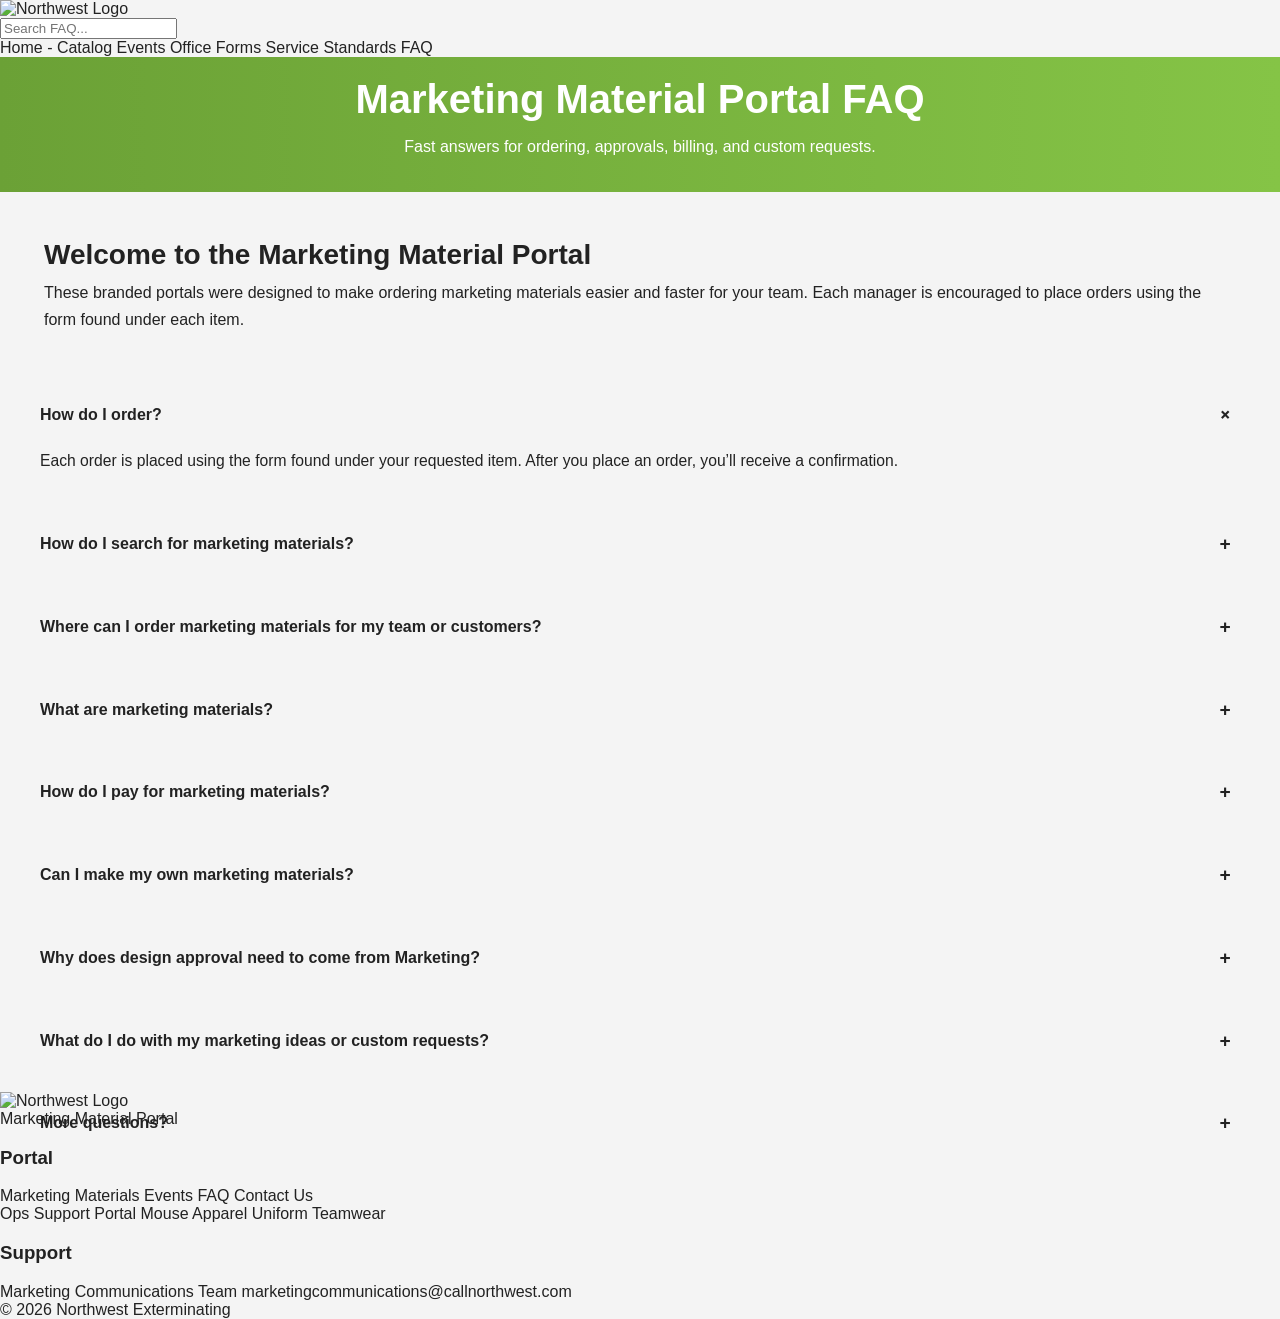
==== faq/index.html @ a1963ca6 "done" ====
<!DOCTYPE html>
<html lang="en">
<head>
  <meta charset="UTF-8" />
  <meta name="viewport" content="width=device-width, initial-scale=1.0"/>
  <title>Marketing Material Portal FAQ</title>

  <link rel="icon" type="image/png" href="../images/favicon/Mouse Favicon.png" />
  <link rel="shortcut icon" href="../images/favicon/Mouse Favicon.png" />
  <link rel="stylesheet" href="../style.css" />

  <style>
    .faq-shell {
      max-width: var(--max);
      margin: 0 auto;
      padding: 1.5rem 20px 3rem;
    }

    .faq-card {
      background: var(--surface);
      border: 1px solid var(--border);
      border-radius: var(--radius-xl);
      box-shadow: var(--shadow-card);
    }

    .faq-intro {
      padding: 1.5rem;
      margin-bottom: 1.5rem;
    }

    .faq-intro h2 {
      margin: 0 0 0.5rem;
      font-size: 1.75rem;
      line-height: 1.1;
      color: var(--text);
    }

    .faq-intro p {
      margin: 0;
      color: var(--muted);
      line-height: 1.7;
    }

    .faq-list {
      display: grid;
      gap: 1rem;
    }

    .faq-item {
      overflow: hidden;
    }

    .faq-question {
      width: 100%;
      border: none;
      background: transparent;
      color: var(--text);
      font: inherit;
      text-align: left;
      padding: 1.15rem 1.25rem;
      font-weight: 700;
      display: flex;
      justify-content: space-between;
      align-items: center;
      gap: 1rem;
      cursor: pointer;
    }

    .faq-question:hover {
      background: var(--nw-green-soft);
    }

    .faq-icon {
      width: 30px;
      height: 30px;
      border-radius: 999px;
      background: var(--nw-green-soft);
      color: var(--nw-green-dark);
      display: flex;
      align-items: center;
      justify-content: center;
      font-weight: 700;
      font-size: 1.2rem;
      transition: transform 0.2s ease;
      flex-shrink: 0;
    }

    .faq-answer {
      display: none;
      padding: 0 1.25rem 1.25rem;
      color: var(--muted);
      line-height: 1.7;
      font-size: 0.98rem;
    }

    .faq-answer p {
      margin: 0;
    }

    .faq-answer p + p {
      margin-top: 0.85rem;
    }

    .faq-answer a {
      text-decoration: underline;
    }

    .faq-item.active .faq-answer {
      display: block;
    }

    .faq-item.active .faq-icon {
      transform: rotate(45deg);
    }

    .faq-note {
      margin-top: 1.5rem;
      padding: 1rem 1.1rem;
      border-radius: var(--radius-lg);
      background: var(--nw-green-soft);
      border: 1px solid rgba(133, 196, 70, 0.25);
      color: var(--text);
      line-height: 1.6;
    }

    @media (max-width: 680px) {
      .faq-card {
        border-radius: 18px;
      }

      .faq-question {
        padding: 1rem;
        font-size: 0.96rem;
      }

      .faq-answer {
        padding: 0 1rem 1rem;
      }
    }
  </style>
</head>

<body>

<header class="site-header google-style-header">
  <div class="header-top centered-header-layout">

    <div class="header-left">
      <img src="../images/logos/R1-5.png" alt="Northwest Logo" class="brand-logo huge-logo" />
    </div>

    <div class="header-center">
      <input
        type="text"
        id="faqSearch"
        class="portal-search"
        placeholder="Search FAQ..."
      />
    </div>

    <nav class="nav-bar centered-nav">
      <a href="../catalog.html" class="header-btn">Home - Catalog</a>
      <a href="../events-nw.html" class="header-btn">Events</a>
      <a href="https://nwst-operations.netlify.app/" class="header-btn">Office Forms</a>
      <a href="https://marketing-fob.netlify.app/service-standards" class="header-btn">Service Standards</a>
      <a href="./index.html" class="header-btn">FAQ</a>
    </nav>

  </div>
</header>

<section class="hero-banner">
  <h1 class="hero-title">Marketing Material Portal FAQ</h1>
  <p class="hero-subtitle">
    Fast answers for ordering, approvals, billing, and custom requests.
  </p>
</section>

<main>
  <div class="faq-shell">

    <div class="faq-card faq-intro">
      <h2>Welcome to the Marketing Material Portal</h2>
      <p>
        These branded portals were designed to make ordering marketing materials easier and faster for your team.
        Each manager is encouraged to place orders using the form found under each item.
      </p>
    </div>

    <div class="faq-list">

      <div class="faq-card faq-item active searchable">
        <button class="faq-question" type="button" aria-expanded="true">
          <span>How do I order?</span>
          <span class="faq-icon">+</span>
        </button>
        <div class="faq-answer">
          <p>
            Each order is placed using the form found under your requested item.
            After you place an order, you’ll receive a confirmation.
          </p>
        </div>
      </div>

      <div class="faq-card faq-item searchable">
        <button class="faq-question" type="button" aria-expanded="false">
          <span>How do I search for marketing materials?</span>
          <span class="faq-icon">+</span>
        </button>
        <div class="faq-answer">
          <p>
            In the top search bar, type the name of the item you’re looking for.
          </p>
        </div>
      </div>

      <div class="faq-card faq-item searchable">
        <button class="faq-question" type="button" aria-expanded="false">
          <span>Where can I order marketing materials for my team or customers?</span>
          <span class="faq-icon">+</span>
        </button>
        <div class="faq-answer">
          <p>
            All leave behinds, door hangers, review cards, flyers, and miscellaneous marketing materials
            can be ordered using your brand’s marketing material portal.
          </p>
        </div>
      </div>

      <div class="faq-card faq-item searchable">
        <button class="faq-question" type="button" aria-expanded="false">
          <span>What are marketing materials?</span>
          <span class="faq-icon">+</span>
        </button>
        <div class="faq-answer">
          <p>
            Northwest Family of Brands marketing materials include leave behinds, door hangers, flyers,
            coffee shop takeover cards, review cards, thank you cards, service standards, service standard posters,
            Northwest Way posters, and more.
          </p>
        </div>
      </div>

      <div class="faq-card faq-item searchable">
        <button class="faq-question" type="button" aria-expanded="false">
          <span>How do I pay for marketing materials?</span>
          <span class="faq-icon">+</span>
        </button>
        <div class="faq-answer">
          <p>
            Marketing materials on the portal will be coded and charged to your office by Marketing and Accounts Payable.
          </p>
          <p>
            Invoices for print requests may be sent to your office through Yooz up to 8 weeks after your order.
          </p>
        </div>
      </div>

      <div class="faq-card faq-item searchable">
        <button class="faq-question" type="button" aria-expanded="false">
          <span>Can I make my own marketing materials?</span>
          <span class="faq-icon">+</span>
        </button>
        <div class="faq-answer">
          <p>
            Please do not create or change marketing materials containing Northwest logos, icons, or The Mouse.
            The Marketing team helps make sure everything reflects the trusted brand built together.
          </p>
          <p>
            If you have a strong idea, send it to Marketing so it can be reviewed and developed the right way.
          </p>
        </div>
      </div>

      <div class="faq-card faq-item searchable">
        <button class="faq-question" type="button" aria-expanded="false">
          <span>Why does design approval need to come from Marketing?</span>
          <span class="faq-icon">+</span>
        </button>
        <div class="faq-answer">
          <p>
            Marketing is trained and equipped to receive feedback from teammates and customers.
            That feedback, combined with team experience and brand history, helps create materials
            that are clear, concise, and aligned.
          </p>
        </div>
      </div>

      <div class="faq-card faq-item searchable">
        <button class="faq-question" type="button" aria-expanded="false">
          <span>What do I do with my marketing ideas or custom requests?</span>
          <span class="faq-icon">+</span>
        </button>
        <div class="faq-answer">
          <p>
            Email your feedback, requests, and ideas to
            <a href="mailto:marketingcommunications@callnorthwest.com">marketingcommunications@callnorthwest.com</a>
            and the team will explore how to make it happen.
          </p>
        </div>
      </div>

      <div class="faq-card faq-item searchable">
        <button class="faq-question" type="button" aria-expanded="false">
          <span>More questions?</span>
          <span class="faq-icon">+</span>
        </button>
        <div class="faq-answer">
          <p>
            For additional support, email
            <a href="mailto:marketingcommunications@callnorthwest.com">marketingcommunications@callnorthwest.com</a>.
          </p>
        </div>
      </div>

    </div>

  </div>
</main>

<footer class="site-footer">
  <div class="site-footer-inner">
    <div class="footer-grid">

      <div class="footer-brand-block">
        <a href="../catalog.html" class="footer-brand-link">
          <img src="../images/northwest.png" alt="Northwest Logo" class="footer-logo" />
          <div class="footer-brand-text">
            <span class="footer-brand-title">Marketing Material Portal</span>
          </div>
        </a>
      </div>

      <div>
        <h3 class="footer-title">Portal</h3>
        <div class="footer-links">
          <a href="../catalog.html">Marketing Materials</a>
          <a href="../events-nw.html">Events</a>
          <a href="./index.html">FAQ</a>
          <a href="mailto:marketingcommunications@callnorthwest.com?subject=Marketing%20Request&body=Hi%20Marketing%20Team,%0D%0A%0D%0AI%20need%20help%20with:%0D%0A-%0D%0A%0D%0AOffice:%0D%0AManager:%0D%0ADue%20Date:%0D%0A">
            Contact Us
          </a>
        </div>
      </div>

      <div>
        <div class="footer-links">
          <a href="https://nwst-operations.netlify.app/">Ops Support Portal</a>
          <a href="https://app.smartsheet.com/b/form/c79abe03588f4e57ba945fe9afda2477">Mouse Apparel</a>
          <a href="https://app.smartsheet.com/b/form/7ce55f3f15054b348da38054a92fb0be">Uniform Teamwear</a>
        </div>
      </div>

      <div>
        <h3 class="footer-title">Support</h3>
        <div class="footer-contact-list">
          <span>Marketing Communications Team</span>
          <a href="mailto:marketingcommunications@callnorthwest.com">
            marketingcommunications@callnorthwest.com
          </a>
        </div>
      </div>

    </div>

    <div class="footer-bottom">
      <span>© 2026 Northwest Exterminating</span>
    </div>
  </div>
</footer>

<script>
document.addEventListener("DOMContentLoaded", () => {
  const search = document.getElementById("faqSearch");
  const faqButtons = document.querySelectorAll(".faq-question");

  faqButtons.forEach((button) => {
    button.addEventListener("click", () => {
      const item = button.closest(".faq-item");
      const isActive = item.classList.contains("active");
      item.classList.toggle("active");
      button.setAttribute("aria-expanded", String(!isActive));
    });
  });

  if (search) {
    search.addEventListener("input", function () {
      const q = this.value.toLowerCase().trim();

      document.querySelectorAll(".searchable").forEach((item) => {
        const text = item.textContent.toLowerCase();
        item.style.display = text.includes(q) ? "" : "none";
      });
    });
  }
});
</script>

</body>
</html>
---- style.css ----
body {
  margin: 0;
  font-family: 'Segoe UI', sans-serif;
  background: #f4f4f4;
  color: #222;
}

.header {
  background-color: #85C446;
  padding: 1rem 2rem;
  text-align: center;
}

.logo-nav-container {
  display: flex;
  align-items: center;
  justify-content: space-between;
  flex-wrap: wrap;
}

.logo {
  height: 60px;
}

.navbar {
  display: flex;
  gap: 20px;
}

.navbar a {
  color: white;
  text-decoration: none;
  font-weight: 600;
}

.hero-banner {
  background: linear-gradient(to right, #6ba136, #85C446);
  color: white;
  padding: 2rem;
  text-align: center;
}

.hero-title {
  font-size: 2.5rem;
  margin: 0;
}


.product-grid {
  display: grid;
  grid-template-columns: repeat(3, 1fr); /* always 3 columns */
  gap: 1rem;
  padding: 1rem;
  margin: 0 auto;
  width: 100%;
  max-width: 1200px;
  box-sizing: border-box;
}

.product-card:hover {
  transform: translateY(-4px);
  transform: scale(1.02);
}

body.modal-open .product-card:hover {
  transform: none;
}

.flyer-thumb {
  width: 100%;
  height: auto;
  border-radius: 8px;
  box-shadow: 0 4px 12px rgba(0, 0, 0, 0.15);
  cursor: pointer;
}

.product-details {
  flex: 1;
  display: flex;
  flex-direction: column;
  gap: 0.75rem;
}

.product-details form {
  display: flex;
  flex-direction: column;
  gap: 0.75rem;
  background: transparent;
  padding: 0;
  border-radius: 0;
}

.product-details input,
.product-details select {
  padding: 0.75rem;
  font-size: 1rem;
  border: 1px solid #ccc;
  border-radius: 6px;
}

.product-details input::placeholder {
  color: #000;
  opacity: 1;
}

.product-details input:focus,
.product-details select:focus {
  border-color: #85C446;
  outline: none;
}

.product-details button {
  padding: 0.75rem;
  background-color: #85C446;
  color: white;
  border: none;
  border-radius: 6px;
  font-weight: bold;
  cursor: pointer;
  transition: background-color 0.3s ease;
  width: fit-content;
}

.product-details button:hover {
  background-color: #6ba136;
}


.row-layout {
  display: flex;
  flex-direction: row;
  gap: 2rem;
  align-items: flex-start;
}

.flyer-expand-toggle {
  flex: 0 0 200px;
  max-width: 200px;
}

.expand-checkbox:checked ~ .flyer-expanded-view {
  pointer-events: all;
  opacity: 1;
}

.flyer-thumb-container {
  display: block;
  cursor: pointer;
}

.flyer-expanded-view {
  position: fixed;
  top: 0;
  left: 0;
  z-index: 999;
  width: 100vw;
  height: 100vh;
  background: rgba(0, 0, 0, 0.9);
  display: flex;
  align-items: center;
  justify-content: center;
  pointer-events: none;
  opacity: 0;
  transition: opacity 0.3s ease;
}


.flyer-close-button {
  position: absolute;
  top: 30px;
  right: 40px;
  background: transparent;
  border: none;
  font-size: 3rem;
  color: white;
  cursor: pointer;
  z-index: 1001;
}

.flyer-close-button:hover {
  color: #ccc;
}

.flyer-overlay {
  display: flex;
  flex-direction: column;
  align-items: center;
  justify-content: center;
  width: 100%;
  height: 100%;
  cursor: default;
}

body.modal-open {
  overflow: hidden;
}

.flyer-expanded-view img.flyer-expanded-img {
  max-width: 90vw;
  max-height: 90vh;
  width: auto;
  height: auto;
  object-fit: contain;
  border-radius: 12px;
  box-shadow: 0 8px 20px rgba(0, 0, 0, 0.5);
  display: block;
  margin: auto;
}


.product-card .product-title {
  font-size: 1.5rem;
  color: #85C446;
  margin: 0 0 1rem 0;
  text-align: left;
}

.product-card {
  background: #ffffff; 
  border: 1px solid #e8e6dd;
  border-radius: 12px;
  padding: 1rem 1.25rem;
  box-shadow: 0 4px 14px rgba(0, 0, 0, 0.05);
  transition: transform 0.3s ease;
  transform-origin: top left;

  max-width: 320px;   /* ✅ keep cards from being oversized */
  width: 100%;        /* ✅ let them shrink as needed */
  margin: 0 auto;     /* ✅ center inside each grid cell */
}



.nav-search-wrapper {
  display: flex;
  flex-direction: column;
  align-items: flex-end;
  gap: 0.5rem;
}

.search-container {
  width: 100%;
  display: flex;
  justify-content: flex-end;
}

#portalSearch {
  width: 300px;
  padding: 0.6rem 1rem;
  font-size: 1rem;
  border: 1px solid #ccc;
  border-radius: 6px;
}

.page-content-wrapper {
  width: 100%;
  padding: 3rem 1rem;
  display: flex;
  justify-content: center;
  background: white;
  box-shadow: 0 4px 16px rgba(0, 0, 0, 0.05);
  border-radius: 12px;
  box-sizing: border-box;
  margin-top: 0;
}


.product-details textarea {
  padding: 0.75rem;
  font-size: 1rem;
  border: 1px solid #ccc;
  border-radius: 6px;
  font-family: 'Segoe UI', sans-serif;
}

.video-banner {
  height: 200px;
  overflow: hidden;
  position: relative;
}

.video-banner video {
  position: absolute;
  top: 50%;
  left: 50%;
  min-width: 100%;
  min-height: 100%;
  transform: translate(-50%, -50%);
  object-fit: cover;
}

.product-card-link {
  color: inherit;
  text-decoration: none;
  display: block;
}

.product-card-link:hover,
.product-card-link:focus {
  color: inherit;
  text-decoration: none;
}

.navbar a {
  color: white;
  text-decoration: none;
  font-weight: 600;
}

.navbar a:visited {
  color: white;
}

.feature-section {
  background-color: #f5f5f5;
  padding: 4rem 2rem;
  display: flex;
  justify-content: center;
}

.feature-content {
  display: flex;
  align-items: center;
  max-width: 1200px;
  border: 2px solid #85C446;
  border-radius: 12px;
  overflow: hidden;
  background-color: white;
  box-shadow: 0 8px 24px rgba(0, 0, 0, 0.1);
}

.feature-text-card {
  flex: 1;
  padding: 2rem;
}

.feature-text-card h2 {
  font-size: 2rem;
  font-weight: bold;
  margin-bottom: 1rem;
}

.feature-text-card p {
  font-size: 1rem;
  line-height: 1.6;
  margin-bottom: 1.5rem;
}

.feature-btn {
  padding: 0.75rem 1.5rem;
  border: 2px solid rgb(52, 37, 37);
  background: transparent;
  font-weight: bold;
  font-size: 1rem;
  cursor: pointer;
  transition: background 0.3s, color 0.3s;
}

.feature-btn:hover {
  background: black;
  color: white;
}

.feature-image {
  flex: 1;
  display: flex;
  justify-content: center;
  align-items: center;
}

.feature-image img {
  width: 100%;
  height: auto;
  object-fit: cover;
}

.product-details.button {
  padding: 0.75rem 1.25rem;
  background-color: #85C446;
  color: white;
  border-radius: 6px;
  font-weight: bold;
  text-align: center;
  cursor: pointer;
  transition: background-color 0.3s ease;
  width: fit-content;
  margin-top: 1rem;
}

.product-details.button:hover {
  background-color: #6ba136;
}

.return-home-btn {
  display: inline-block;
  margin-top: 2rem;
  padding: 0.75rem 1.5rem;
  background-color: #85C446;
  color: white;
  text-decoration: none;
  border-radius: 6px;
  font-weight: bold;
  transition: background-color 0.3s ease;
}

.return-home-btn:hover {
  background-color: #6ba136;
}

html, body {
  height: 100%;
  width: 100%;
  margin: 0;
  padding: 0;
}

.video-banner {
  height: 100vh; /* Full screen height */
  width: 100vw;
  position: relative;
  overflow: hidden;
}

.video-banner video {
  position: absolute;
  top: 50%;
  left: 50%;
  min-width: 100%;
  min-height: 100%;
  transform: translate(-50%, -50%);
  object-fit: cover;
}

main, .pdf-embed {
  width: 100vw;
  height: 100vh;
  margin: 0;
  padding: 0;
  border: none;
}

.pdf-embed {
  display: block;
}

a {
  color: inherit;
  text-decoration: none;
}

a:visited {
  color: inherit;
}

.product-card-link,
.feature-btn,
.return-home-btn {
  border-radius: 12px;
}

.feature-title-link {
  color: inherit;
  text-decoration: none;
}

.feature-title-link:hover {
  text-decoration: underline;
  color: #85C446; /* or your brand color */
}

.feature-details {
  display: none; /* hide initially */
}

.feature-details.show {
  display: block; /* show when toggled */
}

/* Closed state: keep it minimal */
.feature-section:not(.open) .feature-content {
  border: none;
  box-shadow: none;
  background: transparent;
  padding: 0;
}

/* Add the .open class when revealing */
/* in style.css */
.feature-details { display: none; }
.feature-details.show { display: block; }

/* tighten hero + feature spacing */
.hero-banner { padding: 1.25rem 2rem; }          /* was 2rem */
.feature-section { padding: 1rem 0; margin: 0; }  /* was 4rem 2rem */
.feature-content { cursor: pointer; }

/* accordion states */
.feature-details { display: none; }
.feature-section.open .feature-details { display: block; }

/* optional: reduce gap above the grid a touch */
.product-grid { padding-top: 0.75rem; }           /* was 1rem */
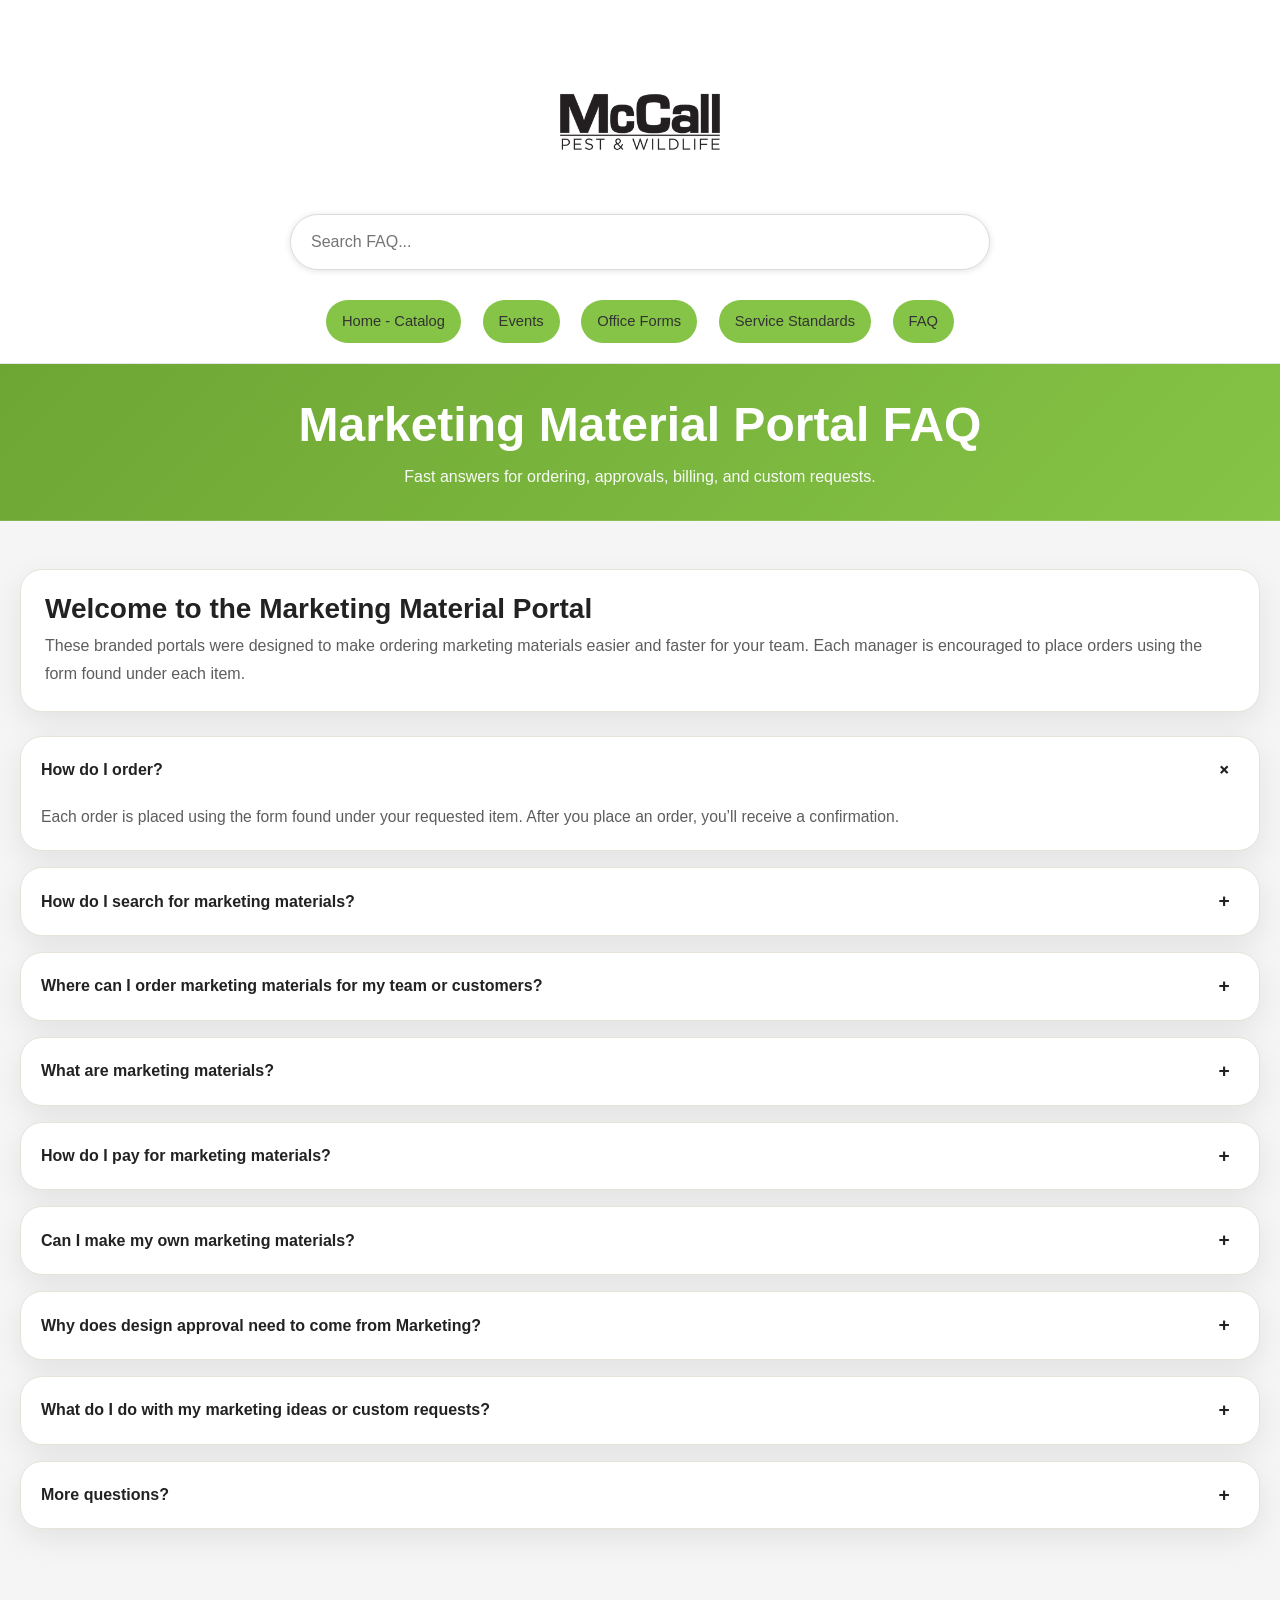
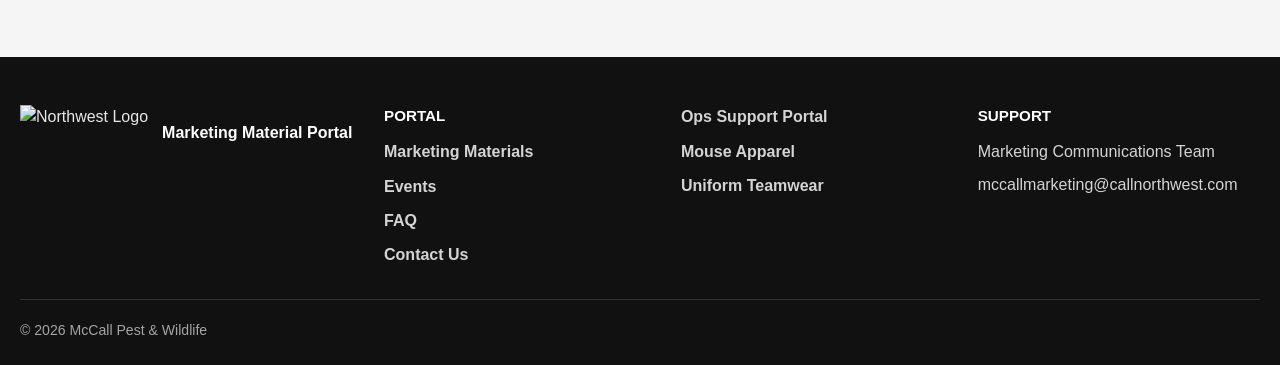
==== commit 12465f81: "done" ====
--- a/faq/index.html
+++ b/faq/index.html
@@ -146,7 +146,7 @@
   <div class="header-top centered-header-layout">
 
     <div class="header-left">
-      <img src="../images/logos/R1-5.png" alt="Northwest Logo" class="brand-logo huge-logo" />
+      <img src="../images/McCall.png" alt="McCall Logo" class="brand-logo huge-logo" />
     </div>
 
     <div class="header-center">
@@ -236,7 +236,7 @@
           <p>
             Northwest Family of Brands marketing materials include leave behinds, door hangers, flyers,
             coffee shop takeover cards, review cards, thank you cards, service standards, service standard posters,
-            Northwest Way posters, and more.
+            McCall Way posters, and more.
           </p>
         </div>
       </div>
@@ -263,7 +263,7 @@
         </button>
         <div class="faq-answer">
           <p>
-            Please do not create or change marketing materials containing Northwest logos, icons, or The Mouse.
+            Please do not create or change marketing materials containing McCall logos, icons, or The Mouse.
             The Marketing team helps make sure everything reflects the trusted brand built together.
           </p>
           <p>
@@ -294,7 +294,7 @@
         <div class="faq-answer">
           <p>
             Email your feedback, requests, and ideas to
-            <a href="mailto:marketingcommunications@callnorthwest.com">marketingcommunications@callnorthwest.com</a>
+            <a href="mccallmarketing@callnorthwest.com">mccallmarketing@callnorthwest.com</a>
             and the team will explore how to make it happen.
           </p>
         </div>
@@ -308,7 +308,7 @@
         <div class="faq-answer">
           <p>
             For additional support, email
-            <a href="mailto:marketingcommunications@callnorthwest.com">marketingcommunications@callnorthwest.com</a>.
+            <a href="mailto:marketingcommunications@callnorthwest.com">mccallmarketing@callnorthwest.com</a>.
           </p>
         </div>
       </div>
@@ -337,7 +337,7 @@
           <a href="../catalog.html">Marketing Materials</a>
           <a href="../events-nw.html">Events</a>
           <a href="./index.html">FAQ</a>
-          <a href="mailto:marketingcommunications@callnorthwest.com?subject=Marketing%20Request&body=Hi%20Marketing%20Team,%0D%0A%0D%0AI%20need%20help%20with:%0D%0A-%0D%0A%0D%0AOffice:%0D%0AManager:%0D%0ADue%20Date:%0D%0A">
+          <a href="mailto:mccallmarketing@callnorthwest.com?subject=Marketing%20Request&body=Hi%20Marketing%20Team,%0D%0A%0D%0AI%20need%20help%20with:%0D%0A-%0D%0A%0D%0AOffice:%0D%0AManager:%0D%0ADue%20Date:%0D%0A">
             Contact Us
           </a>
         </div>
@@ -355,8 +355,8 @@
         <h3 class="footer-title">Support</h3>
         <div class="footer-contact-list">
           <span>Marketing Communications Team</span>
-          <a href="mailto:marketingcommunications@callnorthwest.com">
-            marketingcommunications@callnorthwest.com
+          <a href="mailto:mccallmarketing@callnorthwest.com">
+            mccallmarketing@callnorthwest.com
           </a>
         </div>
       </div>
@@ -364,7 +364,7 @@
     </div>
 
     <div class="footer-bottom">
-      <span>© 2026 Northwest Exterminating</span>
+      <span>© 2026 McCall Pest & Wildlife</span>
     </div>
   </div>
 </footer>
--- a/style.css
+++ b/style.css
@@ -1,502 +1,626 @@
+/* =========================
+   MCCALL MARKETING MATERIAL PORTAL
+   NORTHWEST-STYLE LAYOUT
+   ========================= */
+
+:root {
+  --brand-primary: #85c446;
+  --brand-primary-dark: #6ea634;
+  --brand-soft: #f3faea;
+  --bg: #f5f5f5;
+  --surface: #ffffff;
+  --text: #222222;
+  --muted: rgba(0, 0, 0, 0.64);
+  --border: #e7e3d9;
+  --border-light: #ececec;
+  --shadow-soft: 0 4px 14px rgba(52, 33, 33, 0.05);
+  --shadow-card: 0 10px 30px rgba(0, 0, 0, 0.08);
+  --shadow-image: 0 8px 24px rgba(0, 0, 0, 0.12);
+  --radius-sm: 8px;
+  --radius-md: 12px;
+  --radius-lg: 16px;
+  --radius-xl: 22px;
+  --max: 1400px;
+  --font: "Segoe UI", Arial, sans-serif;
+}
+
+*,
+*::before,
+*::after {
+  box-sizing: border-box;
+}
+
+html,
 body {
   margin: 0;
-  font-family: 'Segoe UI', sans-serif;
-  background: #f4f4f4;
-  color: #222;
-}
-
-.header {
-  background-color: #85C446;
-  padding: 1rem 2rem;
-  text-align: center;
-}
-
-.logo-nav-container {
-  display: flex;
-  align-items: center;
-  justify-content: space-between;
-  flex-wrap: wrap;
-}
-
-.logo {
-  height: 60px;
-}
-
-.navbar {
-  display: flex;
-  gap: 20px;
-}
-
-.navbar a {
-  color: white;
+  padding: 0;
+  min-height: 100%;
+  width: 100%;
+}
+
+body {
+  font-family: var(--font);
+  background: var(--bg);
+  color: var(--text);
+  line-height: 1.5;
+}
+
+body.modal-open {
+  overflow: hidden;
+}
+
+img {
+  max-width: 100%;
+  display: block;
+}
+
+a {
+  color: inherit;
   text-decoration: none;
-  font-weight: 600;
-}
-
-.hero-banner {
-  background: linear-gradient(to right, #6ba136, #85C446);
-  color: white;
-  padding: 2rem;
-  text-align: center;
-}
-
-.hero-title {
-  font-size: 2.5rem;
-  margin: 0;
-}
-
-
-.product-grid {
-  display: grid;
-  grid-template-columns: repeat(3, 1fr); /* always 3 columns */
-  gap: 1rem;
-  padding: 1rem;
+}
+
+a:visited {
+  color: inherit;
+}
+
+button,
+input,
+select,
+textarea,
+iframe {
+  font: inherit;
+}
+
+.container {
+  width: 100%;
+  max-width: var(--max);
   margin: 0 auto;
-  width: 100%;
-  max-width: 1200px;
-  box-sizing: border-box;
-}
-
-.product-card:hover {
-  transform: translateY(-4px);
-  transform: scale(1.02);
-}
-
-body.modal-open .product-card:hover {
-  transform: none;
-}
-
-.flyer-thumb {
-  width: 100%;
-  height: auto;
-  border-radius: 8px;
-  box-shadow: 0 4px 12px rgba(0, 0, 0, 0.15);
-  cursor: pointer;
-}
-
-.product-details {
-  flex: 1;
-  display: flex;
-  flex-direction: column;
-  gap: 0.75rem;
-}
-
-.product-details form {
-  display: flex;
-  flex-direction: column;
-  gap: 0.75rem;
-  background: transparent;
-  padding: 0;
-  border-radius: 0;
-}
-
-.product-details input,
-.product-details select {
-  padding: 0.75rem;
-  font-size: 1rem;
-  border: 1px solid #ccc;
-  border-radius: 6px;
-}
-
-.product-details input::placeholder {
-  color: #000;
-  opacity: 1;
-}
-
-.product-details input:focus,
-.product-details select:focus {
-  border-color: #85C446;
-  outline: none;
-}
-
-.product-details button {
-  padding: 0.75rem;
-  background-color: #85C446;
-  color: white;
-  border: none;
-  border-radius: 6px;
-  font-weight: bold;
-  cursor: pointer;
-  transition: background-color 0.3s ease;
-  width: fit-content;
-}
-
-.product-details button:hover {
-  background-color: #6ba136;
-}
-
-
-.row-layout {
-  display: flex;
-  flex-direction: row;
-  gap: 2rem;
-  align-items: flex-start;
-}
-
-.flyer-expand-toggle {
-  flex: 0 0 200px;
-  max-width: 200px;
-}
-
-.expand-checkbox:checked ~ .flyer-expanded-view {
-  pointer-events: all;
-  opacity: 1;
-}
-
-.flyer-thumb-container {
-  display: block;
-  cursor: pointer;
-}
-
-.flyer-expanded-view {
-  position: fixed;
-  top: 0;
-  left: 0;
-  z-index: 999;
-  width: 100vw;
-  height: 100vh;
-  background: rgba(0, 0, 0, 0.9);
-  display: flex;
-  align-items: center;
-  justify-content: center;
-  pointer-events: none;
-  opacity: 0;
-  transition: opacity 0.3s ease;
-}
-
-
-.flyer-close-button {
-  position: absolute;
-  top: 30px;
-  right: 40px;
-  background: transparent;
-  border: none;
-  font-size: 3rem;
-  color: white;
-  cursor: pointer;
-  z-index: 1001;
-}
-
-.flyer-close-button:hover {
-  color: #ccc;
-}
-
-.flyer-overlay {
+  padding: 0 20px;
+}
+
+.site-header.google-style-header {
+  background: #ffffff;
+  border-bottom: 1px solid #e6e6e6;
+  padding: 1.75rem 1rem 1.25rem;
+}
+
+.centered-header-layout {
+  max-width: 1100px;
+  margin: 0 auto;
   display: flex;
   flex-direction: column;
   align-items: center;
   justify-content: center;
-  width: 100%;
-  height: 100%;
-  cursor: default;
-}
-
-body.modal-open {
-  overflow: hidden;
-}
-
-.flyer-expanded-view img.flyer-expanded-img {
-  max-width: 90vw;
-  max-height: 90vh;
-  width: auto;
+  gap: 1rem;
+  text-align: center;
+}
+
+.centered-header-layout .header-left,
+.centered-header-layout .header-center,
+.centered-header-layout .header-right {
+  width: 100%;
+  display: flex;
+  justify-content: center;
+  align-items: center;
+}
+
+.brand-logo.huge-logo {
+  width: min(460px, 82vw);
+  max-height: 170px;
   height: auto;
   object-fit: contain;
+  display: block;
+}
+
+.portal-search {
+  width: min(700px, 92vw);
+  padding: 0.95rem 1.25rem;
+  border: 1px solid #dcdcdc;
+  border-radius: 999px;
+  background: #ffffff;
+  font-size: 1rem;
+  box-shadow: 0 1px 6px rgba(32, 33, 36, 0.14);
+  transition: border-color 0.2s ease, box-shadow 0.2s ease;
+}
+
+.portal-search:focus {
+  outline: none;
+  border-color: var(--brand-primary);
+  box-shadow: 0 2px 10px rgba(32, 33, 36, 0.2);
+}
+
+.header-btn {
+  background: var(--brand-primary);
+  color: #ffffff;
+  border: none;
+  border-radius: 999px;
+  padding: 0.65rem 1rem;
+  font-size: 0.9rem;
+  font-weight: 600;
+  cursor: pointer;
+  transition: transform 0.15s ease, background 0.15s ease;
+}
+
+.header-btn:hover {
+  background: var(--brand-primary-dark);
+  transform: translateY(-1px);
+}
+
+.nav-bar.centered-nav {
+  max-width: 1100px;
+  margin: 0.85rem auto 0;
+  display: flex;
+  flex-wrap: wrap;
+  justify-content: center;
+  gap: 0.8rem 1.35rem;
+  text-align: center;
+}
+
+.nav-bar.centered-nav a {
+  text-decoration: none;
+  color: #333333;
+  font-size: 0.92rem;
+  font-weight: 500;
+}
+
+.nav-bar.centered-nav a:hover {
+  color: var(--brand-primary);
+}
+
+.google-style-header .header-top {
+  justify-content: center !important;
+  align-items: center !important;
+}
+
+.google-style-header .header-left,
+.google-style-header .header-center,
+.google-style-header .header-right {
+  flex: unset !important;
+}
+
+.hero-banner {
+  background: linear-gradient(135deg, var(--brand-primary-dark), var(--brand-primary));
+  color: #ffffff;
+  padding: 2.25rem 1.5rem 2rem;
+  text-align: center;
+  box-shadow: inset 0 -1px 0 rgba(255, 255, 255, 0.12);
+}
+
+.hero-title {
+  font-size: clamp(2rem, 4vw, 3rem);
+  margin: 0;
+  line-height: 1.05;
+}
+
+.hero-subtitle {
+  margin: 0.9rem auto 0;
+  max-width: 760px;
+  font-size: 1rem;
+  opacity: 0.95;
+}
+
+.feature-section {
+  background: var(--bg);
+  padding: 1rem 20px 0;
+}
+
+.feature-content {
+  max-width: var(--max);
+  margin: 0 auto;
+  border: 2px solid var(--brand-primary);
+  border-radius: var(--radius-lg);
+  overflow: hidden;
+  background: #ffffff;
+  box-shadow: var(--shadow-card);
+}
+
+.feature-text-card {
+  padding: 1.5rem 1.5rem 1.25rem;
+}
+
+.feature-text-card h2 {
+  margin: 0;
+  font-size: 1.8rem;
+  line-height: 1.15;
+}
+
+.feature-title-link {
+  color: inherit;
+}
+
+.feature-details {
+  display: grid;
+  grid-template-columns: repeat(3, 1fr);
+  gap: 16px;
+  margin-top: 1rem;
+}
+
+.feature-details p {
+  margin: 0;
+  padding: 1rem;
   border-radius: 12px;
-  box-shadow: 0 8px 20px rgba(0, 0, 0, 0.5);
+  background: var(--brand-soft);
+  color: #1f1f1f;
+  line-height: 1.45;
+}
+
+.events-help-note {
+  max-width: 1100px;
+  margin: 1rem auto;
+  padding: 1rem 1.25rem;
+  background: var(--brand-soft);
+  border: 1px solid var(--brand-primary);
+  border-radius: 12px;
+  font-size: 0.95rem;
+  line-height: 1.5;
+}
+
+main {
+  padding: 1.5rem 0 3rem;
+}
+
+.product-grid {
+  display: grid;
+  grid-template-columns: repeat(3, minmax(0, 1fr));
+  gap: 1.5rem;
+  width: 100%;
+  max-width: var(--max);
+  margin: 0 auto;
+  padding: 0 20px;
+  align-items: start;
+}
+
+.product-card,
+.retail-card {
+  background: var(--surface);
+  border: 1px solid var(--border);
+  border-radius: var(--radius-xl);
+  padding: 1.1rem;
+  box-shadow: var(--shadow-card);
+  transition: transform 0.2s ease, box-shadow 0.2s ease;
+  width: 100%;
+  display: flex;
+  flex-direction: column;
+  overflow: hidden;
+  min-height: 100%;
+}
+
+.product-card:hover,
+.retail-card:hover {
+  transform: translateY(-3px);
+  box-shadow: 0 14px 34px rgba(0, 0, 0, 0.1);
+}
+
+body.modal-open .product-card:hover,
+body.modal-open .retail-card:hover {
+  transform: none;
+}
+
+.row-layout,
+.retail-card-inner,
+.stack-card-layout {
+  display: grid;
+  grid-template-columns: 120px minmax(0, 1fr);
+  gap: 1rem;
+  align-items: start;
+}
+
+.flyer-expand-toggle,
+.retail-media {
+  width: 100%;
+}
+
+.flyer-thumb-container {
   display: block;
-  margin: auto;
-}
-
-
-.product-card .product-title {
-  font-size: 1.5rem;
-  color: #85C446;
-  margin: 0 0 1rem 0;
-  text-align: left;
-}
-
-.product-card {
-  background: #ffffff; 
-  border: 1px solid #e8e6dd;
-  border-radius: 12px;
-  padding: 1rem 1.25rem;
-  box-shadow: 0 4px 14px rgba(0, 0, 0, 0.05);
-  transition: transform 0.3s ease;
-  transform-origin: top left;
-
-  max-width: 320px;   /* ✅ keep cards from being oversized */
-  width: 100%;        /* ✅ let them shrink as needed */
-  margin: 0 auto;     /* ✅ center inside each grid cell */
-}
-
-
-
-.nav-search-wrapper {
+  width: 100%;
+  cursor: pointer;
+}
+
+.flyer-thumb {
+  width: 100%;
+  aspect-ratio: 4 / 5;
+  object-fit: contain;
+  background: #f3f3f3;
+  border-radius: 14px;
+  box-shadow: var(--shadow-image);
+  cursor: pointer;
+  padding: 0.5rem;
+  border: 1px solid var(--border-light);
+}
+
+.zoom-hint,
+.flyer-zoom-text {
+  display: block;
+  text-align: center;
+  font-size: 0.8rem;
+  color: #666666;
+  margin-top: 0.55rem;
+  margin-bottom: 0;
+  line-height: 1.25;
+}
+
+.product-details,
+.retail-content,
+.compact-card-details {
   display: flex;
   flex-direction: column;
-  align-items: flex-end;
-  gap: 0.5rem;
-}
-
-.search-container {
-  width: 100%;
-  display: flex;
-  justify-content: flex-end;
-}
-
-#portalSearch {
-  width: 300px;
-  padding: 0.6rem 1rem;
+  gap: 0.75rem;
+  width: 100%;
+  min-width: 0;
+  max-width: none;
+}
+
+.product-title,
+.retail-title {
   font-size: 1rem;
-  border: 1px solid #ccc;
-  border-radius: 6px;
-}
-
-.page-content-wrapper {
-  width: 100%;
-  padding: 3rem 1rem;
-  display: flex;
-  justify-content: center;
-  background: white;
-  box-shadow: 0 4px 16px rgba(0, 0, 0, 0.05);
-  border-radius: 12px;
-  box-sizing: border-box;
-  margin-top: 0;
-}
-
-
-.product-details textarea {
-  padding: 0.75rem;
-  font-size: 1rem;
-  border: 1px solid #ccc;
-  border-radius: 6px;
-  font-family: 'Segoe UI', sans-serif;
-}
-
-.video-banner {
-  height: 200px;
-  overflow: hidden;
-  position: relative;
-}
-
-.video-banner video {
-  position: absolute;
-  top: 50%;
-  left: 50%;
-  min-width: 100%;
-  min-height: 100%;
-  transform: translate(-50%, -50%);
-  object-fit: cover;
-}
-
-.product-card-link {
-  color: inherit;
-  text-decoration: none;
+  color: #2f2f2f;
+  margin: 0;
+  line-height: 1.2;
+  font-weight: 700;
+}
+
+.embedded-form-wrap {
   display: block;
-}
-
-.product-card-link:hover,
-.product-card-link:focus {
-  color: inherit;
-  text-decoration: none;
-}
-
-.navbar a {
-  color: white;
-  text-decoration: none;
-  font-weight: 600;
-}
-
-.navbar a:visited {
-  color: white;
-}
-
-.feature-section {
-  background-color: #f5f5f5;
-  padding: 4rem 2rem;
-  display: flex;
-  justify-content: center;
-}
-
-.feature-content {
-  display: flex;
-  align-items: center;
-  max-width: 1200px;
-  border: 2px solid #85C446;
-  border-radius: 12px;
-  overflow: hidden;
-  background-color: white;
-  box-shadow: 0 8px 24px rgba(0, 0, 0, 0.1);
-}
-
-.feature-text-card {
-  flex: 1;
-  padding: 2rem;
-}
-
-.feature-text-card h2 {
-  font-size: 2rem;
-  font-weight: bold;
-  margin-bottom: 1rem;
-}
-
-.feature-text-card p {
-  font-size: 1rem;
-  line-height: 1.6;
-  margin-bottom: 1.5rem;
-}
-
-.feature-btn {
-  padding: 0.75rem 1.5rem;
-  border: 2px solid rgb(52, 37, 37);
-  background: transparent;
-  font-weight: bold;
-  font-size: 1rem;
-  cursor: pointer;
-  transition: background 0.3s, color 0.3s;
-}
-
-.feature-btn:hover {
-  background: black;
-  color: white;
-}
-
-.feature-image {
-  flex: 1;
-  display: flex;
-  justify-content: center;
-  align-items: center;
-}
-
-.feature-image img {
-  width: 100%;
-  height: auto;
-  object-fit: cover;
-}
-
-.product-details.button {
-  padding: 0.75rem 1.25rem;
-  background-color: #85C446;
-  color: white;
-  border-radius: 6px;
-  font-weight: bold;
-  text-align: center;
-  cursor: pointer;
-  transition: background-color 0.3s ease;
-  width: fit-content;
-  margin-top: 1rem;
-}
-
-.product-details.button:hover {
-  background-color: #6ba136;
-}
-
-.return-home-btn {
-  display: inline-block;
-  margin-top: 2rem;
-  padding: 0.75rem 1.5rem;
-  background-color: #85C446;
-  color: white;
-  text-decoration: none;
-  border-radius: 6px;
-  font-weight: bold;
-  transition: background-color 0.3s ease;
-}
-
-.return-home-btn:hover {
-  background-color: #6ba136;
-}
-
-html, body {
-  height: 100%;
   width: 100%;
   margin: 0;
   padding: 0;
 }
 
-.video-banner {
-  height: 100vh; /* Full screen height */
-  width: 100vw;
+.smartsheet-embed {
+  display: block;
+  width: 100%;
+  min-width: 0;
+  height: 520px;
+  border: 1px solid #e3e3e3;
+  border-radius: 16px;
+  background: #ffffff;
+  overflow: hidden;
+}
+
+.image-modal {
+  position: fixed;
+  inset: 0;
+  z-index: 9999;
+}
+
+.image-modal-backdrop {
+  position: absolute;
+  inset: 0;
+  background: rgba(0, 0, 0, 0.75);
+}
+
+.image-modal-content {
   position: relative;
-  overflow: hidden;
-}
-
-.video-banner video {
+  z-index: 2;
+  max-width: 900px;
+  margin: 4vh auto;
+  padding: 20px;
+}
+
+.image-modal-content img {
+  width: 100%;
+  max-height: 88vh;
+  object-fit: contain;
+  background: #ffffff;
+  border-radius: 16px;
+}
+
+.image-modal-close {
   position: absolute;
-  top: 50%;
-  left: 50%;
-  min-width: 100%;
-  min-height: 100%;
-  transform: translate(-50%, -50%);
-  object-fit: cover;
-}
-
-main, .pdf-embed {
-  width: 100vw;
-  height: 100vh;
-  margin: 0;
-  padding: 0;
+  top: 8px;
+  right: 8px;
+  width: 42px;
+  height: 42px;
   border: none;
-}
-
-.pdf-embed {
-  display: block;
-}
-
-a {
-  color: inherit;
+  border-radius: 999px;
+  background: #111111;
+  color: #ffffff;
+  font-size: 24px;
+  line-height: 1;
+  cursor: pointer;
+}
+
+.site-footer {
+  margin-top: 2rem;
+  background: #111111;
+  color: rgba(255, 255, 255, 0.9);
+  padding: 3rem 0 1.5rem;
+}
+
+.site-footer-inner {
+  max-width: var(--max);
+  margin: 0 auto;
+  padding: 0 20px;
+}
+
+.footer-grid {
+  display: grid;
+  grid-template-columns: 1.25fr 1fr 1fr 1.05fr;
+  gap: 28px;
+  align-items: start;
+}
+
+.footer-brand-block {
+  display: flex;
+  flex-direction: column;
+  gap: 14px;
+}
+
+.footer-brand-link {
+  display: flex;
+  align-items: center;
+  gap: 14px;
   text-decoration: none;
 }
 
-a:visited {
-  color: inherit;
-}
-
-.product-card-link,
-.feature-btn,
-.return-home-btn {
-  border-radius: 12px;
-}
-
-.feature-title-link {
-  color: inherit;
-  text-decoration: none;
-}
-
-.feature-title-link:hover {
-  text-decoration: underline;
-  color: #85C446; /* or your brand color */
-}
-
-.feature-details {
-  display: none; /* hide initially */
-}
-
-.feature-details.show {
-  display: block; /* show when toggled */
-}
-
-/* Closed state: keep it minimal */
-.feature-section:not(.open) .feature-content {
-  border: none;
-  box-shadow: none;
-  background: transparent;
-  padding: 0;
-}
-
-/* Add the .open class when revealing */
-/* in style.css */
-.feature-details { display: none; }
-.feature-details.show { display: block; }
-
-/* tighten hero + feature spacing */
-.hero-banner { padding: 1.25rem 2rem; }          /* was 2rem */
-.feature-section { padding: 1rem 0; margin: 0; }  /* was 4rem 2rem */
-.feature-content { cursor: pointer; }
-
-/* accordion states */
-.feature-details { display: none; }
-.feature-section.open .feature-details { display: block; }
-
-/* optional: reduce gap above the grid a touch */
-.product-grid { padding-top: 0.75rem; }           /* was 1rem */
+.footer-logo {
+  height: 54px;
+  width: auto;
+  flex-shrink: 0;
+}
+
+.footer-brand-text {
+  display: flex;
+  flex-direction: column;
+  gap: 3px;
+}
+
+.footer-brand-title {
+  font-size: 1rem;
+  font-weight: 800;
+  color: #ffffff;
+  line-height: 1.1;
+}
+
+.footer-title {
+  margin: 0 0 0.75rem;
+  font-size: 0.95rem;
+  font-weight: 800;
+  color: #ffffff;
+  text-transform: uppercase;
+}
+
+.footer-links {
+  display: flex;
+  flex-direction: column;
+  gap: 0.65rem;
+}
+
+.footer-links a {
+  color: rgba(255, 255, 255, 0.82);
+  font-weight: 600;
+}
+
+.footer-links a:hover {
+  color: #ffffff;
+}
+
+.footer-contact-list {
+  display: flex;
+  flex-direction: column;
+  gap: 0.55rem;
+}
+
+.footer-contact-list a,
+.footer-contact-list span {
+  color: rgba(255, 255, 255, 0.82);
+  line-height: 1.5;
+}
+
+.footer-bottom {
+  margin-top: 2rem;
+  padding-top: 1.2rem;
+  border-top: 1px solid rgba(255, 255, 255, 0.14);
+  display: flex;
+  justify-content: space-between;
+  gap: 16px;
+  flex-wrap: wrap;
+  font-size: 0.88rem;
+  color: rgba(255, 255, 255, 0.62);
+}
+
+@media (max-width: 1200px) {
+  .product-grid {
+    grid-template-columns: repeat(2, minmax(0, 1fr));
+  }
+
+  .footer-grid {
+    grid-template-columns: 1fr 1fr;
+  }
+}
+
+@media (max-width: 900px) {
+  .feature-details {
+    grid-template-columns: 1fr;
+  }
+
+  .product-grid {
+    grid-template-columns: 1fr;
+  }
+
+  .row-layout,
+  .retail-card-inner,
+  .stack-card-layout {
+    grid-template-columns: 110px minmax(0, 1fr);
+    gap: 0.9rem;
+  }
+
+  .smartsheet-embed {
+    height: 560px;
+  }
+}
+
+@media (max-width: 768px) {
+  .site-header.google-style-header {
+    padding: 1.2rem 0.8rem 1rem;
+  }
+
+  .brand-logo.huge-logo {
+    width: min(320px, 84vw);
+    max-height: 120px;
+  }
+
+  .portal-search {
+    width: 94vw;
+    padding: 0.85rem 1rem;
+    font-size: 0.95rem;
+  }
+
+  .header-btn {
+    font-size: 0.85rem;
+    padding: 0.55rem 0.9rem;
+  }
+
+  .nav-bar.centered-nav {
+    gap: 0.55rem 1rem;
+  }
+
+  .nav-bar.centered-nav a {
+    font-size: 0.87rem;
+  }
+}
+
+@media (max-width: 680px) {
+  .hero-banner {
+    padding: 1.8rem 1rem 1.7rem;
+  }
+
+  .feature-text-card h2 {
+    font-size: 1.45rem;
+  }
+
+  .product-card,
+  .retail-card {
+    padding: 1rem;
+    border-radius: 18px;
+  }
+
+  .row-layout,
+  .retail-card-inner,
+  .stack-card-layout {
+    grid-template-columns: 1fr;
+  }
+
+  .flyer-thumb {
+    max-height: 280px;
+  }
+
+  .smartsheet-embed {
+    height: 640px;
+    border-radius: 16px;
+  }
+
+  .footer-grid {
+    grid-template-columns: 1fr;
+  }
+
+  .footer-bottom {
+    flex-direction: column;
+    align-items: flex-start;
+  }
+
+  .image-modal-content {
+    margin: 8vh auto;
+    padding: 14px;
+  }
+}
